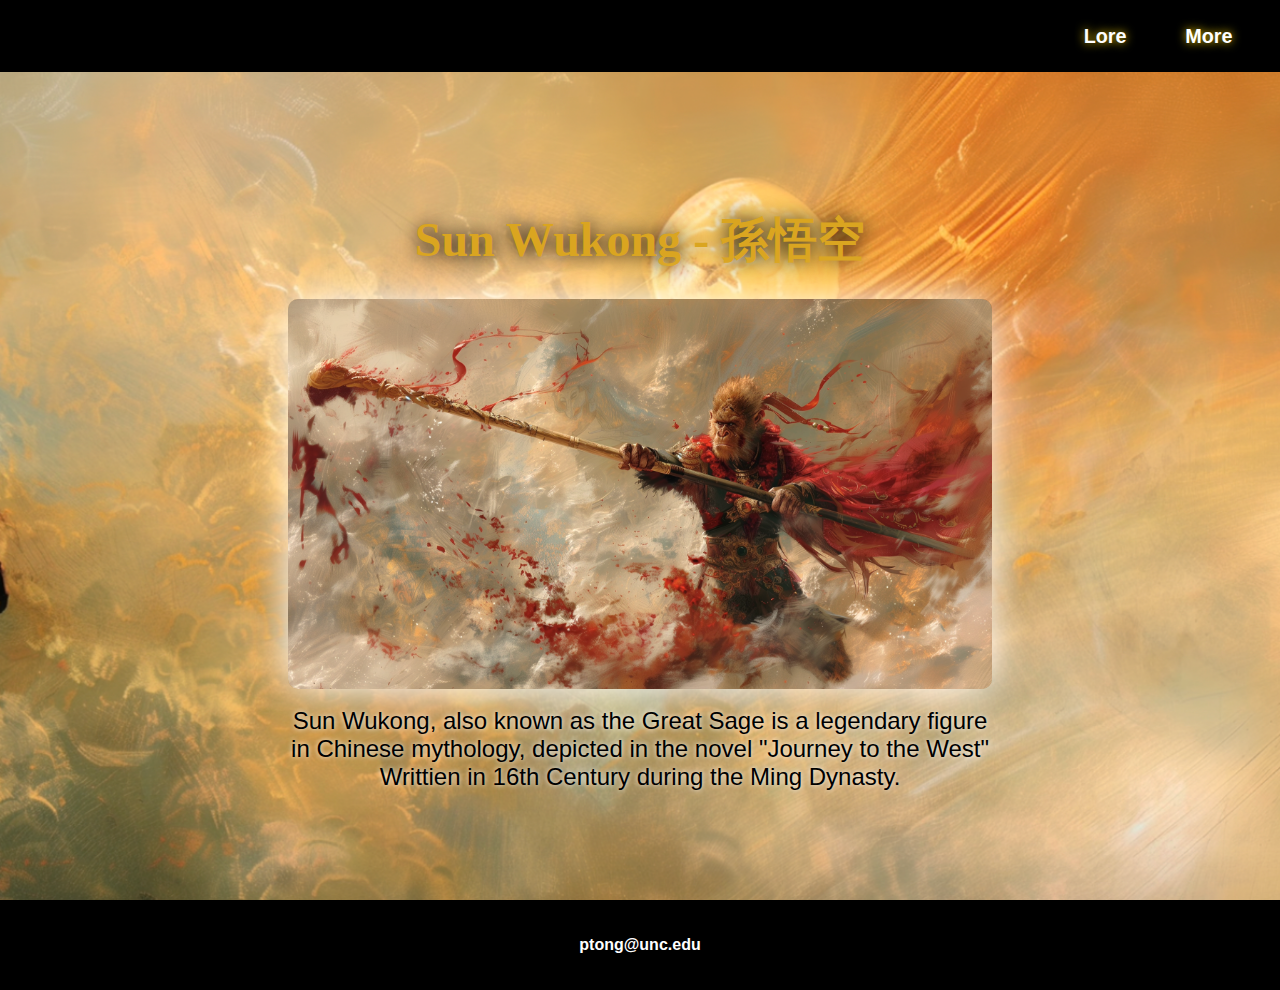
==== index.html @ c2b0157a "first push a01" ====
<!DOCTYPE html>
<html>
    <style> td { border-style: solid;}</style>
    <head>
        <link rel="stylesheet" href="styles/globals.css">
    </head>

    <body>
        <header>
            <div class="navBar">
                    <a class="navItems" href="more.html">Lore</a>
                    <a class="navItems" href="More.html">More</a> 
            </div>
        </header>

            <main>
                <section class="imgContainer">
                        <h1>Sun Wukong - 孫悟空</h1>
                        <img class="frontimg" src="images/wukong.png"></img>

                        <p id="descriptor">
                            Sun Wukong, also known as the Great Sage is a legendary figure in Chinese
                            mythology, depicted in the novel "Journey to the West" Writtien in
                            16th Century during the Ming Dynasty. 
                        </p>
                </section>
            </main>

        <footer>
            <span class="info">ptong@unc.edu</span>
        </footer>

        <!-- IMG Tag -->
        <!-- <img src="images/wukong.png"></img> -->

    </body>
</html>
---- styles/globals.css ----
/* 
10 SELECTORS
2 FONTS
BACKGROUND COLOR: specifying hex ex. #7D2F00
SET BORDER STYLE for some elements
Use HOVER

one Class, Id &&  one selector rely on the hierarchical relationship between two elements
    id based selector == #firstname
    class based selector == .bgColor, 
    hierarchical based selector == p.hometown
        ^- selects all p tags with class hometown

Use Width && Height to control geometry of element
USE Validate as CSS3 using the W3C CSS validation tool (css-validator)


====GOOD DESIGN IS AS LITTLE DESIGN AS POSSIBLE====*/

p {
    margin: 0;
    padding: 0;
    width: 60%;
}

/* Container for Entire Pg */
body {
    margin: 0;
    padding: 0;
    /* background-color: yellow; */
}

/* Contains Navigating Tools (navBar/navItems) */
header {
    background-color:black;
    background-repeat: no-repeat;
    height: 8vh;
    display: flex;
    justify-content: right;
}

.navBar {
    /* background-color: aquamarine; */
    display: flex;
    align-items: center;
    justify-content: center;
    flex-direction: row;
    height: auto;
    gap: 1vw;
    padding: 1%;
    margin-right: 1vw;
}

.navItems {
    /* background-color: orange; */
    text-decoration: none;
    color: white;
    text-shadow:0px 0px 10px gold;
    padding: 2vh;
    font-family: Arial, Helvetica, sans-serif;
    font-size: 2.2vh;
    font-weight: bolder; 
    text-align: center;
    border-radius: 15px;
    width: 55px;
}

.navItems:hover {
    background-color: whitesmoke;
    color: black;
    text-shadow: none;
}

/* Main Content */
main {
    margin: 0;
    /* background-color: purple; */
}

section {
    flex-direction: column;
}

/* Container for Main Content */
.imgContainer {
    /* background-color: white; */
    display: flex;
    align-items: center;
    justify-content: center;
    background-image: url('/images/background2.png');
    background-repeat: no-repeat;
    background-size: cover;
    height: 92vh;
    overflow: hidden;
}

.cardContainers {
    display: flex;
    justify-content: center;
    width: 70vw;
    border-style: solid;
    border-color: transparent;
    flex-direction: row;
    margin: 5vh;
    background-image: url(/images/background3.png);
    background-repeat: no-repeat;
    background-size: cover;
    border-radius: 40px;
    box-shadow: 0px 0px 40px #ffffff;

}

.imgHalf {
    display: flex;
    width: 50vw;
    /* background-color: red; */
    justify-content: center;
    align-items: center;
}

.img {
    border-radius: 10px;
}

.textHalf {
    width: 50vw;
    padding: 5vh;
    color: white;
    text-shadow: black;
    /* background-color: yellow; */
}

/* Title Text Ex. Wukong on index.html */
h1 {
    text-align: center;
    margin: 3vh;
    text-shadow:0px 0px 20px black;
    font-weight: bolder;
    color: goldenrod;
    font-size: xxx-large;
    font-family:Cambria, Cochin, Georgia, Times, 'Times New Roman', serif;
}

ul {
    margin: 1vw;
}

li {
    margin: 0.5vw;
    list-style-type:none;
}

/* Img for Wukong */
.frontimg {
    height: auto;
    width: 55vw;
    box-shadow: 0px 0px 40px #ffffff;
    border-radius: 10px;
}

/* Wukong Descrition Under Wukong Img */
.imgContainer #descriptor {
    color: black;
    font-family:Arial, Helvetica, sans-serif;
    text-shadow: 0px 0px 5px #ffffff;
    width: 55vw;
    font-size: x-large;
    margin-top: 2vh;
    text-align: center;
}

table {
    margin: 5vw;
    width: 50vw;
    border-radius: 25px;
   
}
footer {
    display: flex;
    align-items: center;
    justify-content: center;
    width: 100vw;
    height: 10vh;
    background-color: #000000;
}

.info {
    color: #FFFFFF;
    font-family:Arial, Helvetica, sans-serif;
    font-weight: bold;
}
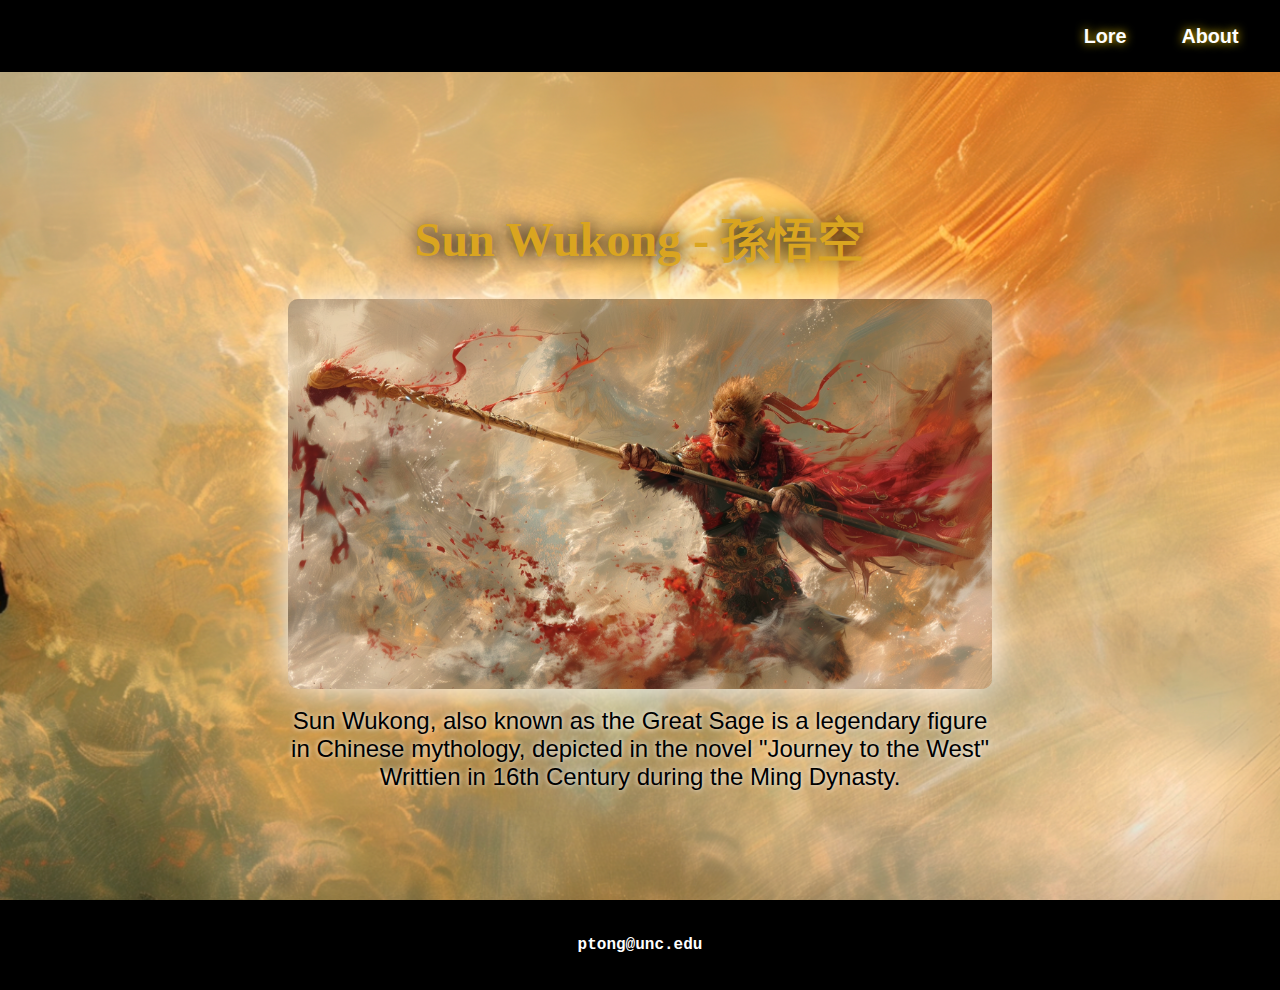
==== commit 2f9eca46: "finalized a01" ====
--- a/index.html
+++ b/index.html
@@ -1,22 +1,24 @@
 <!DOCTYPE html>
-<html>
-    <style> td { border-style: solid;}</style>
+<html lang="en">
     <head>
+        <title>Index A01</title>
+        <meta charset="UTF-8">
         <link rel="stylesheet" href="styles/globals.css">
+        <style> td { border-style: solid;}</style>
     </head>
 
     <body>
         <header>
             <div class="navBar">
                     <a class="navItems" href="more.html">Lore</a>
-                    <a class="navItems" href="More.html">More</a> 
+                    <a class="navItems" href="about.html">About</a> 
             </div>
         </header>
 
             <main>
                 <section class="imgContainer">
                         <h1>Sun Wukong - 孫悟空</h1>
-                        <img class="frontimg" src="images/wukong.png"></img>
+                        <img class="frontimg" src="images/wukong.png" alt="">
 
                         <p id="descriptor">
                             Sun Wukong, also known as the Great Sage is a legendary figure in Chinese
--- a/styles/globals.css
+++ b/styles/globals.css
@@ -126,7 +126,6 @@
     width: 50vw;
     padding: 5vh;
     color: white;
-    text-shadow: black;
     /* background-color: yellow; */
 }
 
@@ -186,6 +185,6 @@
 
 .info {
     color: #FFFFFF;
-    font-family:Arial, Helvetica, sans-serif;
+    font-family:'Courier New', Courier, monospace;
     font-weight: bold;
 }
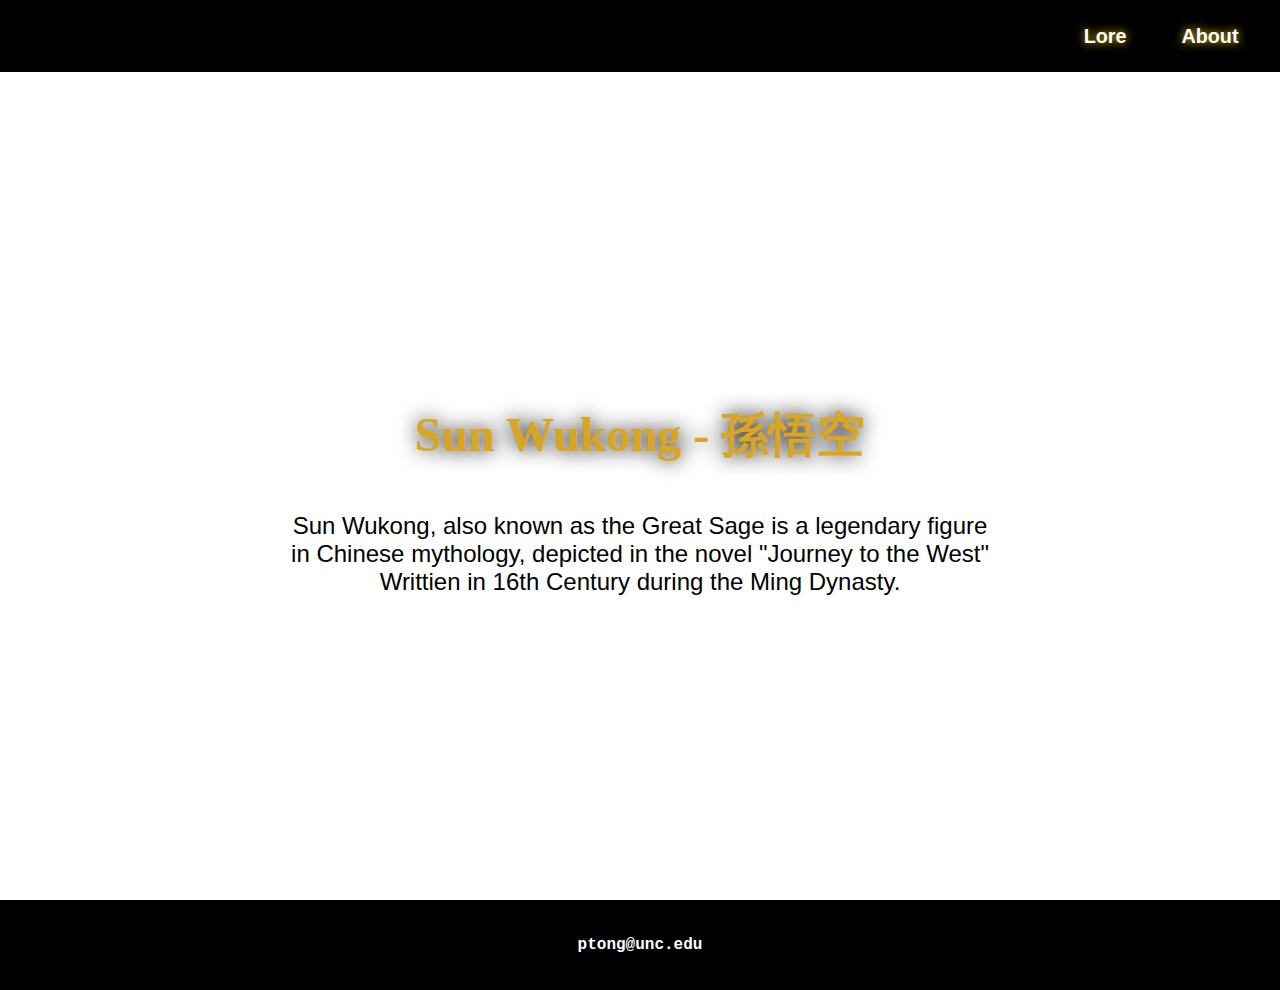
==== commit 3a026111: "refactored more-bg-img routing" ====
--- a/index.html
+++ b/index.html
@@ -6,7 +6,7 @@
         <link rel="stylesheet" href="styles/globals.css">
         <style> td { border-style: solid;}</style>
     </head>
-
+<!-- TEST123 -->
     <body>
         <header>
             <div class="navBar">
@@ -18,7 +18,7 @@
             <main>
                 <section class="imgContainer">
                         <h1>Sun Wukong - 孫悟空</h1>
-                        <img class="frontimg" src="images/wukong.png" alt="">
+                        <img class="frontimg" src="wukong.png" alt="">
 
                         <p id="descriptor">
                             Sun Wukong, also known as the Great Sage is a legendary figure in Chinese
--- a/styles/globals.css
+++ b/styles/globals.css
@@ -87,7 +87,7 @@
     display: flex;
     align-items: center;
     justify-content: center;
-    background-image: url('/images/background2.png');
+    background-image: url('/a01-html-and-css-ptong123/images/background2.png');
     background-repeat: no-repeat;
     background-size: cover;
     height: 92vh;
@@ -102,7 +102,7 @@
     border-color: transparent;
     flex-direction: row;
     margin: 5vh;
-    background-image: url(/images/background3.png);
+    background-image: url('/a01-html-and-css-ptong123/images/background3.png');
     background-repeat: no-repeat;
     background-size: cover;
     border-radius: 40px;
